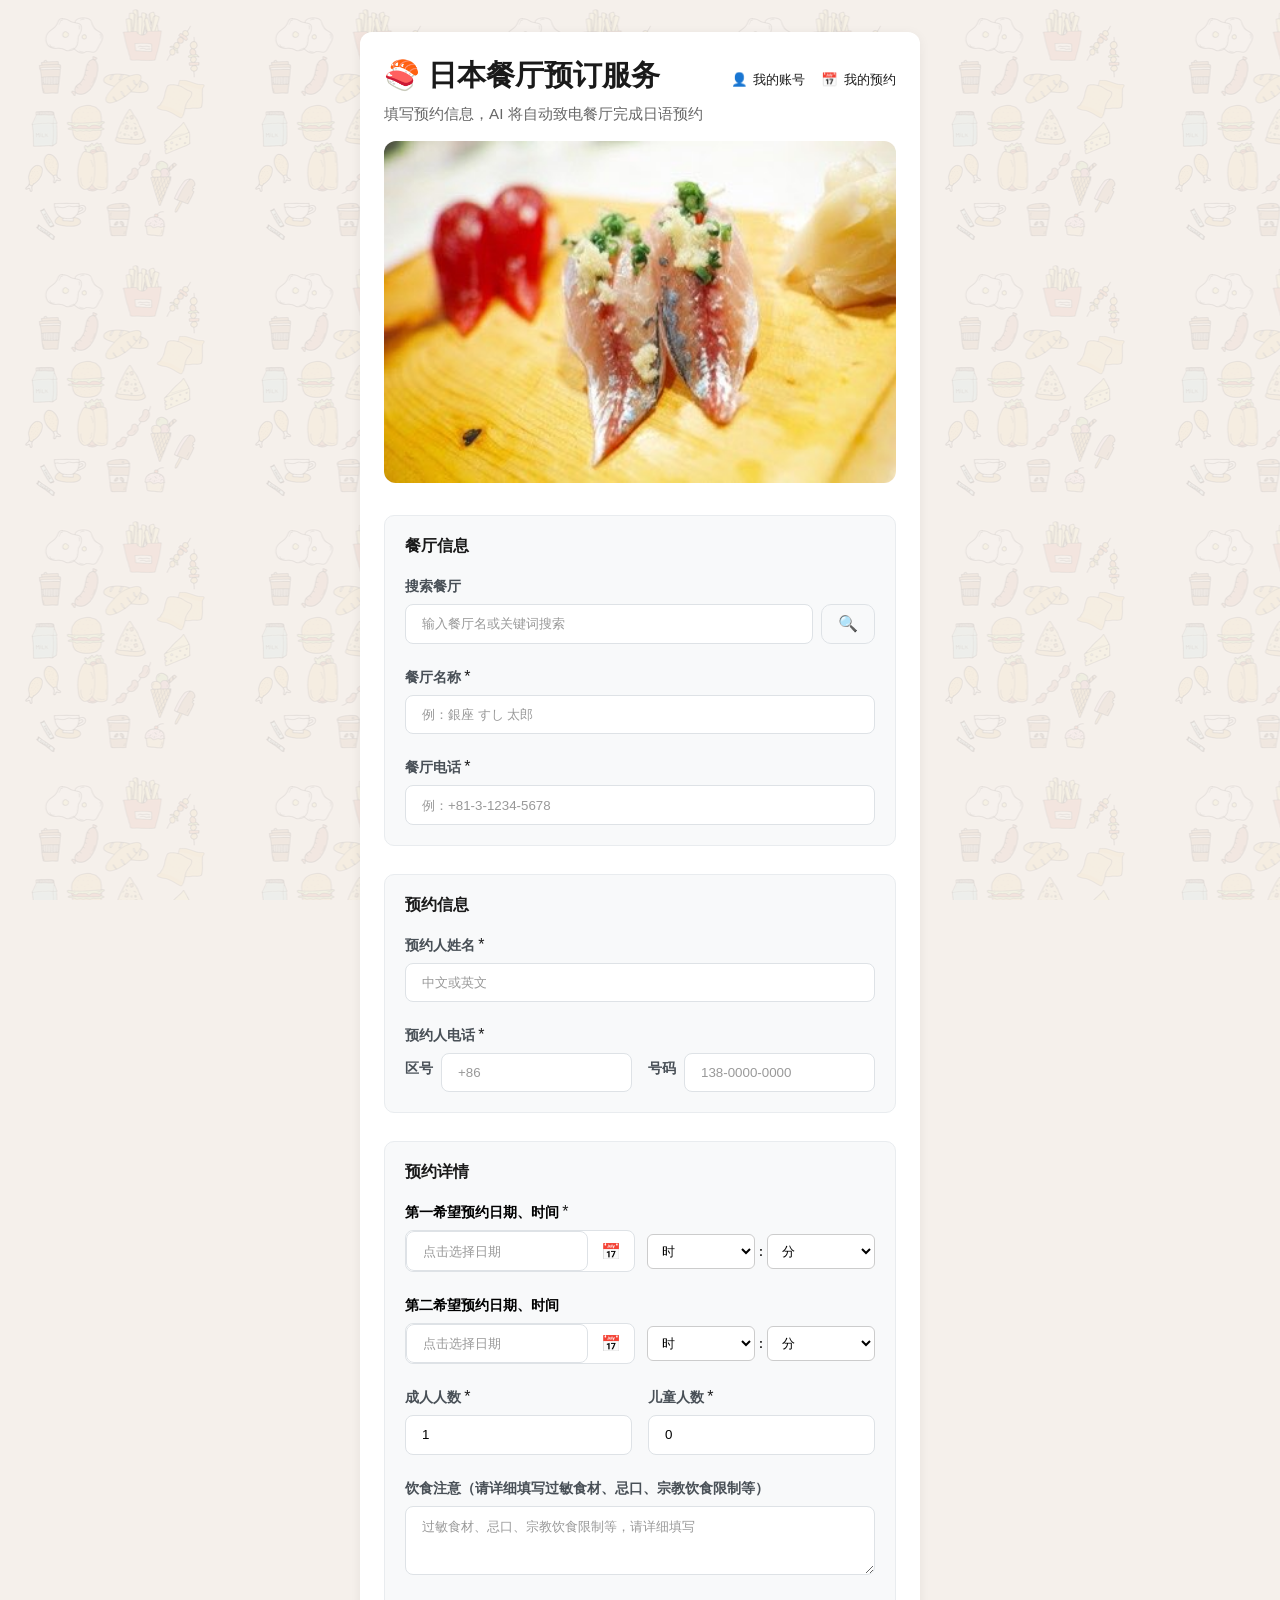
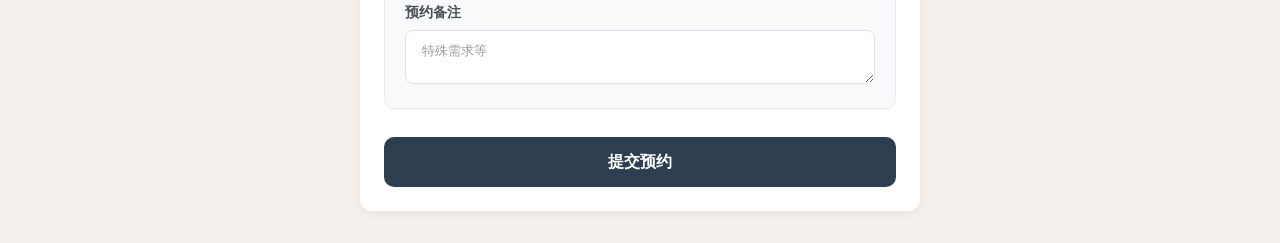
==== static/index.html @ 9c113de3 "refactor: 去掉四图banner，大标题+第一张图组成新顶部模块 Made-with: Cursor" ====
<!DOCTYPE html>
<html lang="zh-CN">
<head>
  <meta charset="UTF-8">
  <meta name="viewport" content="width=device-width, initial-scale=1, viewport-fit=cover">
  <title>日本餐厅预订服务</title>
  <link rel="stylesheet" href="/static/style.css?v=2">
  <link rel="preload" href="/static/images/banner-1.jpg" as="image">
</head>
<body>
  <main class="page-content">
  <div class="container">
    <header class="top-module">
      <div class="form-header-title-row">
        <h1 id="pageTitle">🍣 日本餐厅预订服务</h1>
        <nav class="form-header-nav">
          <a href="#" id="myAccountLink" class="form-header-nav-link" data-href="/my-account" onclick="return window.checkAuthNav(event, this)"><span class="nav-icon" aria-hidden="true">👤</span>我的账号</a>
          <a href="#" id="myReservationsLink" class="form-header-nav-link" data-href="/my-reservations" onclick="return window.checkAuthNav(event, this)"><span class="nav-icon" aria-hidden="true">📅</span>我的预约</a>
        </nav>
      </div>
      <p id="pageSubtitle">填写预约信息，AI 将自动致电餐厅完成日语预约</p>
      <div class="top-module-image">
        <img src="/static/images/banner-1.jpg" alt="寿司" loading="eager" width="400" height="267">
      </div>
    </header>

    <form id="reservationForm" class="form">
      <section>
        <h2 data-i18n="restaurant">餐厅信息</h2>
        <div class="field restaurant-search-field">
          <div class="label-row"><label for="restaurant_search" data-i18n="restaurantSearch">搜索餐厅</label></div>
          <div class="restaurant-search-wrap">
            <input type="text" id="restaurant_search" data-placeholder="restaurantSearchPlaceholder" autocomplete="off">
            <button type="button" class="search-btn" id="restaurantSearchBtn" aria-label="搜索">🔍</button>
          </div>
          <div id="restaurantSearchResults" class="search-results hidden"></div>
        </div>
        <div class="field">
          <div class="label-row"><label for="restaurant_name" data-i18n="restaurantName">餐厅名称</label><span class="required">*</span></div>
          <input type="text" id="restaurant_name" required data-placeholder="exampleRestaurant">
        </div>
        <div class="field">
          <div class="label-row"><label for="restaurant_phone" data-i18n="restaurantPhone">餐厅电话</label><span class="required">*</span></div>
          <input type="tel" id="restaurant_phone" required data-placeholder="examplePhone">
        </div>
      </section>

      <section>
        <h2 data-i18n="reservation">预约信息</h2>
        <div class="field">
          <div class="label-row"><label for="guest_name" data-i18n="guestName">预约人姓名</label><span class="required">*</span></div>
          <input type="text" id="guest_name" required data-placeholder="exampleGuest">
        </div>
        <div class="field">
          <div class="label-row"><label data-i18n="guestPhone">预约人电话</label><span class="required">*</span></div>
          <div class="row phone-row">
            <div class="phone-input-group">
              <label for="guest_phone_prefix" data-i18n="areaCode">区号</label>
              <input type="text" id="guest_phone_prefix" required placeholder="+86" maxlength="6">
            </div>
            <div class="phone-input-group">
              <label for="guest_phone_number" data-i18n="phoneNumber">号码</label>
              <input type="tel" id="guest_phone_number" required placeholder="138-0000-0000">
            </div>
          </div>
        </div>
      </section>

      <section>
        <h2 data-i18n="reservationDetail">预约详情</h2>
        <div class="field field-datetime-row">
          <div class="label-row"><label data-i18n="firstPreference">第一希望预约日期、时间</label><span class="required">*</span></div>
          <div class="datetime-inputs">
            <div class="date-picker-wrap" id="openDatePicker">
              <input type="text" id="reservation_date" required readonly data-placeholder="datePlaceholder">
              <span class="date-icon">📅</span>
            </div>
            <div class="time-input-wrap" id="reservationTimeWrap">
              <select id="reservation_hour" required>
                <option value="">时</option>
              </select>
              <span class="time-sep">:</span>
              <select id="reservation_minute" required>
                <option value="">分</option>
                <option value="00">00</option>
                <option value="10">10</option>
                <option value="20">20</option>
                <option value="30">30</option>
                <option value="40">40</option>
                <option value="50">50</option>
              </select>
            </div>
          </div>
        </div>
        <div class="field field-datetime-row">
          <div class="label-row"><label data-i18n="secondPreference">第二希望预约日期、时间</label></div>
          <div class="datetime-inputs">
            <div class="date-picker-wrap" id="openDatePicker2">
              <input type="text" id="second_date" readonly data-placeholder="datePlaceholder">
              <span class="date-icon">📅</span>
            </div>
            <div class="time-input-wrap">
              <select id="second_hour">
                <option value="">时</option>
              </select>
              <span class="time-sep">:</span>
              <select id="second_minute">
                <option value="">分</option>
                <option value="00">00</option>
                <option value="10">10</option>
                <option value="20">20</option>
                <option value="30">30</option>
                <option value="40">40</option>
                <option value="50">50</option>
              </select>
            </div>
          </div>
        </div>
        <div id="datePickerPopup" class="date-picker-popup hidden">
          <div class="date-picker-header">
            <button type="button" class="date-nav" id="prevMonth">‹</button>
            <span id="datePickerMonth">2025年1月</span>
            <button type="button" class="date-nav" id="nextMonth">›</button>
          </div>
          <div class="date-picker-weekdays">
            <span>一</span><span>二</span><span>三</span><span>四</span><span>五</span><span>六</span><span>日</span>
          </div>
          <div id="datePickerDays" class="date-picker-days"></div>
        </div>
        <div class="row">
          <div class="field">
            <div class="label-row"><label for="adults" data-i18n="adults">成人人数</label><span class="required">*</span></div>
            <input type="number" id="adults" value="1" min="1" max="20" required>
          </div>
          <div class="field">
            <div class="label-row"><label for="children" data-i18n="children">儿童人数</label><span class="required">*</span></div>
            <input type="number" id="children" value="0" min="0" max="20" required>
          </div>
        </div>
        <div class="field">
          <label for="dietary_notes" data-i18n="dietaryNotes">饮食注意（请详细填写过敏食材、忌口、宗教饮食限制等）</label>
          <textarea id="dietary_notes" rows="3" data-placeholder="dietaryPlaceholder"></textarea>
        </div>
        <div class="field">
          <label for="notes" data-i18n="notes">预约备注</label>
          <textarea id="notes" rows="2" data-placeholder="notesPlaceholder"></textarea>
        </div>
      </section>

      <div class="actions">
        <button type="submit" id="submitBtn" data-i18n="submit" onclick="return window.checkAuthSubmit(event)">提交预约</button>
      </div>
    </form>

    <div id="result" class="result hidden">
      <h3 data-i18n="orderTitle">预约单据</h3>
      <div id="orderInfo"></div>
      <p id="statusMsg"></p>
      <button id="checkStatusBtn" class="secondary" data-i18n="refreshStatus">刷新状态</button>
    </div>
  </div>
  </main>

  <!-- 登录/注册弹窗 -->
  <div id="loginModal" class="modal hidden">
    <div class="modal-backdrop"></div>
    <div class="modal-content login-modal-content">
      <h3>手机号登录 / 注册</h3>
      <p class="modal-hint">预约前请先登录，新用户验证手机号即完成注册</p>
      <div class="field">
        <label for="login_phone">手机号（含区号）</label>
        <input type="tel" id="login_phone" placeholder="+86 138 0000 0000" class="login-input">
      </div>
      <div class="field">
        <label for="login_code">验证码</label>
        <div class="code-row">
          <input type="text" id="login_code" placeholder="6位验证码" maxlength="6" class="login-input">
          <button type="button" id="sendCodeBtn" class="code-btn">获取验证码</button>
        </div>
      </div>
      <div class="modal-actions login-modal-actions">
        <button type="button" id="loginSubmitBtn" class="login-submit-btn">登录</button>
        <button type="button" id="loginModalCloseBtn" class="login-close-btn">关闭</button>
      </div>
    </div>
  </div>

  <script src="/static/i18n.js" defer></script>
  <script src="/static/app.js?v=7" defer></script>
</body>
</html>
---- static/style.css ----
* {
  box-sizing: border-box;
}
/* 移动端触摸优化 */
a, button {
  -webkit-tap-highlight-color: transparent;
  touch-action: manipulation;
}
.phone-input-group {
  display: flex;
  align-items: center;
  gap: 0.5rem;
  flex: 1;
  min-width: 0;
}
.phone-input-group label {
  white-space: nowrap;
  font-size: 0.9rem;
  color: #495057;
}
.phone-input-group input {
  flex: 1;
  min-width: 0;
}
.restaurant-search-wrap {
  display: flex;
  gap: 0.5rem;
  align-items: center;
  margin-bottom: 0.5rem;
}
.restaurant-search-wrap input {
  flex: 1;
  padding: 0.6rem 1rem;
  border: 1px solid #dee2e6;
  border-radius: 8px;
  font-size: 10pt;
}
.search-btn {
  width: auto !important;
  padding: 0.6rem 1rem !important;
  flex-shrink: 0;
  background: #f8f9fa !important;
  color: #495057;
  border: 1px solid #dee2e6;
}
.search-btn:hover {
  background: #e9ecef !important;
  transform: none;
  box-shadow: none;
}
.restaurant-search-field {
  position: relative;
}
.search-results {
  position: absolute;
  top: 100%;
  left: 0;
  right: 0;
  margin-top: 4px;
  z-index: 100;
  background: #fff;
  border: 1px solid #dee2e6;
  border-radius: 8px;
  box-shadow: 0 4px 12px rgba(0,0,0,0.1);
  max-height: 240px;
  overflow-y: auto;
  min-width: 280px;
}
.search-results.hidden {
  display: none;
}
.search-result-item {
  padding: 0.6rem 1rem;
  cursor: pointer;
  border-bottom: 1px solid #f0f0f0;
  font-size: 10pt;
}
.search-result-item:last-child {
  border-bottom: none;
}
.search-result-item:hover {
  background: #e6f7ff;
}
.search-result-item .name {
  font-weight: 600;
  color: #1a1a1a;
}
.search-result-item .phone {
  color: #1890ff;
  font-size: 0.9rem;
  margin-top: 0.2rem;
}
.search-result-item .address {
  color: #666;
  font-size: 0.85rem;
  margin-top: 0.1rem;
}
.datetime-inputs .time-input-wrap {
  flex: 1;
  min-width: 120px;
  display: flex;
  align-items: center;
  gap: 0.25rem;
}
.time-input-wrap {
  font-size: 10pt;
}
.time-input-wrap select {
  flex: 1;
  min-width: 60px;
  padding: 0.5rem 0.6rem;
  border: 1px solid #ccc;
  border-radius: 6px;
  font-size: 10pt;
  color: #000;
  cursor: pointer;
  background: #fff;
}
.time-input-wrap select option[value=""] {
  color: #999;
}
.time-sep {
  font-size: 10pt;
  font-weight: 600;
  color: #333;
}
.checkbox-field {
  margin-top: 1rem;
}
.checkbox-row, .radio-label {
  display: flex;
  align-items: center;
  gap: 0.5rem;
}
.radio-label {
  margin-right: 1.5rem;
  cursor: pointer;
}
.field-datetime-row .label-row {
  margin-bottom: 0.5rem;
}
.field-datetime-row .label-row label {
  color: #000;
  font-weight: bold;
}
.datetime-inputs {
  display: flex;
  gap: 0.75rem;
  align-items: center;
  flex-wrap: wrap;
}
.date-picker-wrap {
  position: relative;
  display: flex;
  align-items: center;
  flex: 1;
  min-width: 140px;
  border: 1px solid #dee2e6;
  border-radius: 8px;
  background: #fff;
  cursor: pointer;
  overflow: hidden;
}
.date-picker-wrap input {
  flex: 1;
  border: none;
  padding: 0.7rem 1rem;
  cursor: pointer;
  min-width: 0;
  font-size: 10pt;
  color: #000;
}
.date-picker-wrap input::placeholder {
  font-size: 10pt;
  color: #999;
}
.date-icon {
  padding: 0 0.8rem;
  font-size: 1rem;
  color: #6c757d;
}
.date-picker-popup {
  position: fixed;
  z-index: 100;
  margin-top: 0.3rem;
  background: #fff;
  border: 1px solid #dee2e6;
  border-radius: 10px;
  padding: 1rem;
  box-shadow: 0 8px 24px rgba(0,0,0,0.12);
  min-width: 280px;
}
.field-datetime-row {
  position: relative;
}
.date-picker-popup.hidden {
  display: none;
}
.date-picker-header {
  display: flex;
  align-items: center;
  justify-content: space-between;
  margin-bottom: 0.8rem;
}
.date-nav {
  background: none;
  border: none;
  font-size: 1.5rem;
  cursor: pointer;
  padding: 0.2rem 0.5rem;
  color: #495057;
}
.date-nav:hover {
  color: #1890ff;
}
.date-picker-weekdays {
  display: grid;
  grid-template-columns: repeat(7, 1fr);
  gap: 2px;
  margin-bottom: 0.5rem;
  font-size: 0.8rem;
  color: #6c757d;
  text-align: center;
}
.date-picker-days {
  display: grid;
  grid-template-columns: repeat(7, 1fr);
  gap: 2px;
}
.date-picker-days .day {
  aspect-ratio: 1;
  display: flex;
  align-items: center;
  justify-content: center;
  font-size: 0.9rem;
  border-radius: 6px;
  cursor: pointer;
}
.date-picker-days .day:hover:not(.disabled):not(.other-month) {
  background: #e6f7ff;
}
.date-picker-days .day.selected {
  background: #1890ff;
  color: #fff;
}
.date-picker-days .day.today {
  border: 1px solid #1890ff;
}
.date-picker-days .day.disabled, .date-picker-days .day.other-month {
  color: #ccc;
  cursor: not-allowed;
}
.date-picker-days .day.other-month.disabled {
  color: #eee;
}
.page-content {
  position: relative;
  min-height: calc(100vh - 2rem);
}
.page-content::before {
  content: "";
  position: fixed;
  top: 0;
  left: 0;
  right: 0;
  bottom: 0;
  background: url("/static/images/bg-pattern.png") repeat;
  opacity: 0.1;
  pointer-events: none;
  z-index: -1;
}
.top-module {
  margin-bottom: 2rem;
}
.top-module-image {
  width: 100%;
  margin-top: 1rem;
  border-radius: 12px;
  overflow: hidden;
  aspect-ratio: 400 / 267;
}
.top-module-image img {
  width: 100%;
  height: 100%;
  object-fit: cover;
  display: block;
}
body {
  font-family: -apple-system, BlinkMacSystemFont, "Segoe UI", Roboto, "Helvetica Neue", Arial, sans-serif;
  background-color: #f5f0eb;
  color: #333;
  min-height: 100vh;
  margin: 0;
  padding: 2rem;
  -webkit-text-size-adjust: 100%;
}
.container {
  max-width: 560px;
  margin: 0 auto;
  background: #fff;
  border-radius: 12px;
  padding: 1.5rem;
  box-shadow: 0 2px 12px rgba(0, 0, 0, 0.06);
}
.form-header-title-row {
  display: flex;
  align-items: center;
  justify-content: space-between;
  gap: 1rem;
  flex-wrap: wrap;
}
.form-header h1,
.top-module h1 {
  font-size: 1.8rem;
  margin: 0 0 0.5rem;
  color: #1a1a1a;
}
.form-header-nav {
  display: flex;
  align-items: center;
  gap: 1rem;
  flex-shrink: 0;
}
.form-header-nav-link {
  display: inline-flex;
  align-items: center;
  gap: 0.35rem;
  color: #1a1a1a;
  font-size: 10pt;
  text-decoration: none;
}
.form-header-nav-link .nav-icon {
  font-size: 1em;
  line-height: 1;
}
.form-header-nav-link:hover {
  color: #1a1a1a;
  text-decoration: none;
}
.form-header p,
.top-module p {
  color: #666;
  font-size: 0.95rem;
  margin: 0;
}
.form-header-link {
  color: #1890ff;
  text-decoration: none;
  margin-left: 0.5rem;
}
.form-header-link:hover {
  text-decoration: underline;
}
.form section {
  background: #f8f9fa;
  border-radius: 10px;
  padding: 1.25rem;
  margin-bottom: 1.75rem;
  border: 1px solid #e9ecef;
}
.form h2 {
  font-size: 1rem;
  color: #1a1a1a;
  margin: 0 0 1.25rem;
  font-weight: 600;
}
.field {
  margin-bottom: 1.5rem;
}
.field:last-child {
  margin-bottom: 0;
}
.field label {
  display: block;
  font-size: 0.9rem;
  margin-bottom: 0.5rem;
  color: #495057;
  font-weight: bold;
}
.label-row {
  display: flex;
  align-items: baseline;
  gap: 0.2rem;
  margin-bottom: 0.5rem;
}
.label-row label {
  margin-bottom: 0;
  display: inline;
  font-weight: bold;
}
.label-row-inline {
  flex-wrap: wrap;
  align-items: center;
  gap: 0.5rem;
}
.label-row-inline {
  display: flex;
  flex-wrap: wrap;
  align-items: center;
  gap: 0.5rem 1rem;
}
.label-row-inline .checkbox-row {
  margin-top: 0;
  display: inline-flex;
  align-items: center;
  gap: 1rem;
}
.label-row-inline .radio-label {
  display: inline-flex;
  align-items: center;
  margin-right: 0;
}
.field-sublabel {
  font-size: 0.85rem;
  color: #6c757d;
}
.required { color: #1a1a1a; }
.field input,
.field textarea {
  width: 100%;
  padding: 0.7rem 1rem;
  border: 1px solid #dee2e6;
  border-radius: 8px;
  background: #fff;
  color: #000;
  font-size: 16px !important; /* 防止 iOS 聚焦时自动缩放 */
}
@media (min-width: 480px) {
  .field input, .field textarea { font-size: 10pt !important; }
}
.field input[type="number"] {
  font-size: 10pt !important;
}
.field input::placeholder,
.field textarea::placeholder {
  font-size: 10pt;
  color: #999;
}
.field small {
  display: block;
  margin-top: 0.3rem;
  font-size: 0.8rem;
  color: #6c757d;
}
.row {
  display: grid;
  grid-template-columns: 1fr 1fr;
  gap: 1rem;
}
.row.phone-row {
  display: flex;
  gap: 1rem;
  align-items: center;
  flex-wrap: wrap;
}
.actions {
  margin-top: 1.5rem;
}
button {
  width: 100%;
  padding: 0.9rem 1.5rem;
  font-size: 1rem;
  font-weight: 600;
  border: none;
  border-radius: 10px;
  cursor: pointer;
  background: #2c3e50;
  color: #fff;
  transition: transform 0.15s, box-shadow 0.15s;
}
button:hover {
  transform: translateY(-1px);
  box-shadow: 0 4px 20px rgba(44,62,80,0.3);
}
button:disabled {
  opacity: 0.6;
  cursor: not-allowed;
  transform: none;
}
button.secondary {
  background: #6c757d;
  margin-top: 0.8rem;
}
.result {
  background: #f8f9fa;
  border-radius: 10px;
  padding: 1.5rem;
  margin-top: 1.5rem;
  border: 1px solid #e9ecef;
}
.result.hidden {
  display: none;
}
.result h3 {
  margin: 0 0 1rem;
  font-size: 1.1rem;
  color: #1a1a1a;
}
#orderInfo {
  font-family: monospace;
  font-size: 0.9rem;
  background: #fff;
  padding: 1rem;
  border-radius: 8px;
  white-space: pre-wrap;
  margin-bottom: 1rem;
  border: 1px solid #dee2e6;
  color: #333;
}
#statusMsg {
  color: #495057;
  font-size: 0.95rem;
}
.status-reserving { color: #856404; }
.status-success { color: #155724; }
.status-failed { color: #721c24; }

/* 顶部导航 */
.top-nav {
  display: flex;
  align-items: center;
  justify-content: flex-end;
  padding: 0.75rem 1.5rem;
  background: #fff;
  border-bottom: 1px solid #e9ecef;
  margin: -2rem -2rem 1.5rem -2rem;
}
.nav-right {
  display: flex;
  align-items: center;
  gap: 1rem;
}
.user-info {
  font-size: 0.9rem;
  color: #495057;
}
.nav-link {
  color: #1890ff;
  text-decoration: none;
  font-size: 0.9rem;
}
.nav-link:hover {
  text-decoration: underline;
}
.nav-btn {
  width: auto !important;
  padding: 0.5rem 1rem !important;
  font-size: 0.9rem !important;
}
.hidden { display: none !important; }

/* 登录弹窗 */
.modal {
  position: fixed;
  inset: 0;
  z-index: 1000;
  display: flex;
  align-items: center;
  justify-content: center;
  padding: 1rem;
}
.modal.hidden {
  display: none !important;
}
.modal-backdrop {
  position: absolute;
  inset: 0;
  background: rgba(0,0,0,0.4);
  z-index: 0;
}
.modal-content {
  position: relative;
  z-index: 1;
  background: #fff;
  border-radius: 12px;
  padding: 1.5rem;
  max-width: 400px;
  width: 100%;
  box-shadow: 0 8px 32px rgba(0,0,0,0.2);
}
.modal-content h3 {
  margin: 0 0 0.5rem;
  font-size: 1.25rem;
}
.modal-hint {
  color: #666;
  font-size: 0.9rem;
  margin-bottom: 1.25rem;
}
.modal-content.login-modal-content {
  position: relative;
}
.login-modal-actions {
  display: flex;
  gap: 0.75rem;
  margin-top: 1.25rem;
}
.login-close-btn {
  flex: 1;
  padding: 0.6rem 1rem;
  background: #fff;
  color: #1a1a1a;
  border: 1px solid #adb5bd;
  border-radius: 8px;
  font-size: 10pt;
  cursor: pointer;
}
.login-close-btn:hover {
  background: #f8f9fa;
  border-color: #6c757d;
}
.login-submit-btn {
  flex: 2;
  padding: 0.6rem 1rem;
  min-height: 2.75rem;
  background: #1a1a1a;
  color: #fff;
  border: none;
  border-radius: 8px;
  font-size: 10pt;
  cursor: pointer;
  -webkit-tap-highlight-color: transparent;
}
.login-submit-btn:hover {
  background: #333;
}
.login-input {
  padding: 0.7rem 1rem !important;
  min-height: 2.75rem;
  font-size: 16px !important; /* 防止 iOS 聚焦时自动缩放 */
  box-sizing: border-box;
}
@media (min-width: 480px) {
  .login-input { font-size: 10pt !important; }
}
.code-row {
  display: flex;
  align-items: stretch;
  gap: 0.5rem;
}
.code-row input {
  flex: 2;
  min-height: 2.75rem;
}
.code-row .code-btn {
  flex: 1;
  padding: 0.7rem 1rem;
  min-height: 2.75rem;
  box-sizing: border-box;
  white-space: nowrap;
  background: #6c757d;
  color: #fff;
  border: none;
  border-radius: 8px;
  font-size: 10pt;
  cursor: pointer;
}
.code-row .code-btn:hover:not(:disabled) {
  background: #5a6268;
}
.code-row .code-btn:disabled {
  opacity: 0.6;
  cursor: not-allowed;
}
.modal-actions {
  display: flex;
  gap: 0.75rem;
  margin-top: 1.25rem;
}
.modal-actions button {
  flex: 1;
}

/* ========== 移动端适配 (iOS / Android) ========== */
@media (max-width: 640px) {
  body {
    padding: 1rem;
    padding-left: max(1rem, env(safe-area-inset-left, 0px));
    padding-right: max(1rem, env(safe-area-inset-right, 0px));
    padding-bottom: max(1rem, env(safe-area-inset-bottom, 0px));
  }
  .container {
    padding: 1rem;
  }
  .form-header h1,
  .top-module h1 {
    font-size: 1.4rem;
  }
  .form-header-title-row {
    flex-direction: column;
    align-items: flex-start;
    gap: 0.75rem;
  }
  .form-header-nav {
    width: 100%;
  }
  .row {
    grid-template-columns: 1fr;
  }
  .datetime-inputs {
    flex-direction: column;
  }
  .datetime-inputs .time-input-wrap {
    min-width: 100%;
  }
  .top-nav {
    margin-left: -1rem;
    margin-right: -1rem;
    padding-left: max(1rem, env(safe-area-inset-left, 0px));
    padding-right: max(1rem, env(safe-area-inset-right, 0px));
  }
  .modal {
    padding: 1rem;
    padding-left: max(1rem, env(safe-area-inset-left, 0px));
    padding-right: max(1rem, env(safe-area-inset-right, 0px));
  }
  .modal-content {
    max-width: 100%;
  }
  button {
    min-height: 44px;
  }
  .form-header-nav-link,
  .nav-link {
    min-height: 44px;
    padding: 0.5rem 0;
    display: inline-flex;
    align-items: center;
  }
}
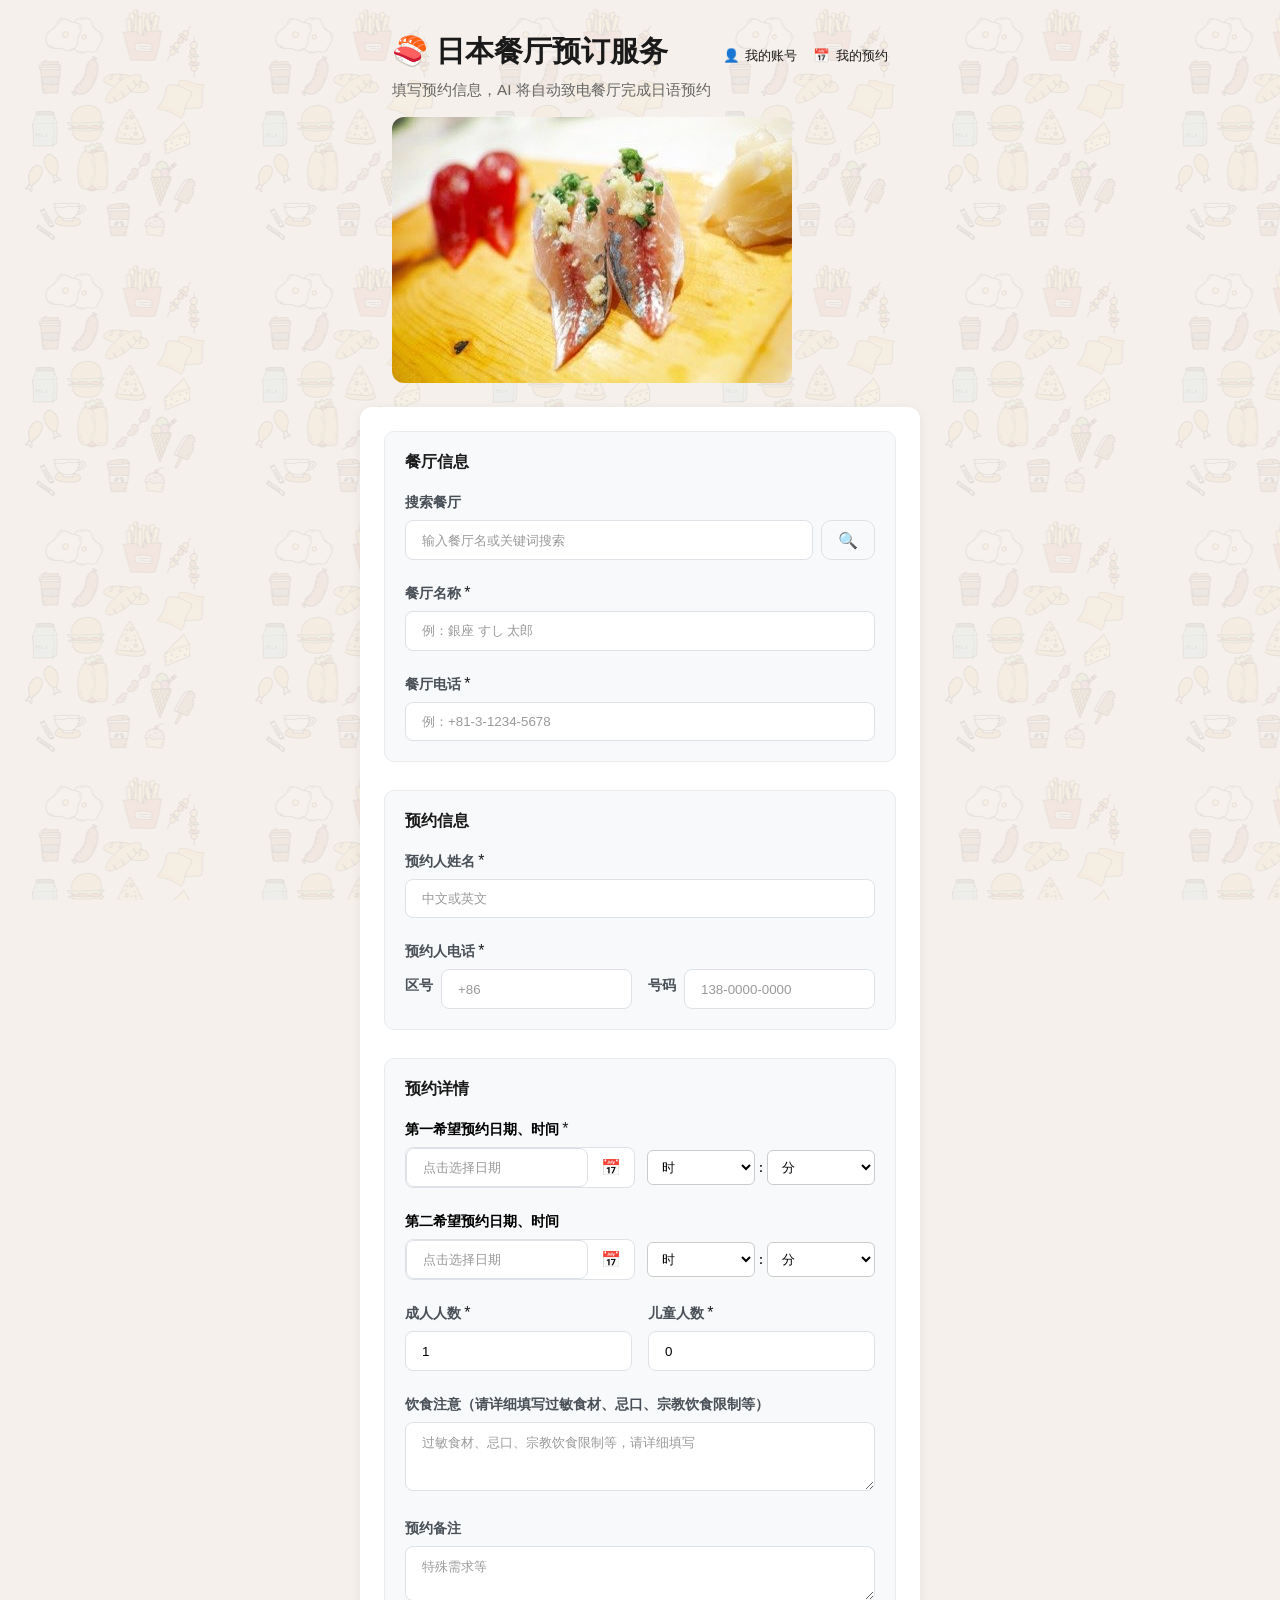
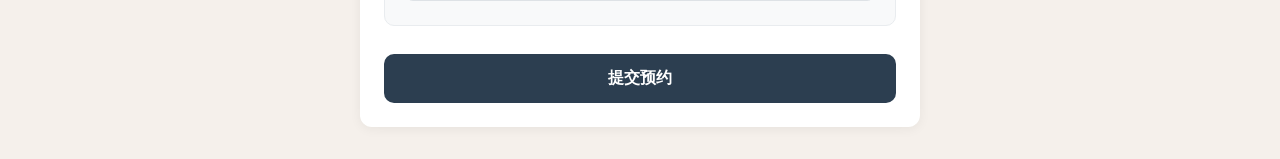
==== commit c1d460a2: "refactor: 顶部与预约表单分两模块，图片按原尺寸显示不拉伸 Made-with: Cursor" ====
--- a/static/index.html
+++ b/static/index.html
@@ -4,13 +4,13 @@
   <meta charset="UTF-8">
   <meta name="viewport" content="width=device-width, initial-scale=1, viewport-fit=cover">
   <title>日本餐厅预订服务</title>
-  <link rel="stylesheet" href="/static/style.css?v=2">
+  <link rel="stylesheet" href="/static/style.css?v=3">
   <link rel="preload" href="/static/images/banner-1.jpg" as="image">
 </head>
 <body>
   <main class="page-content">
-  <div class="container">
-    <header class="top-module">
+  <header class="top-module">
+    <div class="top-module-inner">
       <div class="form-header-title-row">
         <h1 id="pageTitle">🍣 日本餐厅预订服务</h1>
         <nav class="form-header-nav">
@@ -22,8 +22,10 @@
       <div class="top-module-image">
         <img src="/static/images/banner-1.jpg" alt="寿司" loading="eager" width="400" height="267">
       </div>
-    </header>
+    </div>
+  </header>
 
+  <div class="container">
     <form id="reservationForm" class="form">
       <section>
         <h2 data-i18n="restaurant">餐厅信息</h2>
--- a/static/style.css
+++ b/static/style.css
@@ -270,20 +270,25 @@
   z-index: -1;
 }
 .top-module {
-  margin-bottom: 2rem;
+  margin-bottom: 1.5rem;
+}
+.top-module-inner {
+  max-width: 560px;
+  margin: 0 auto;
+  padding: 0 2rem;
 }
 .top-module-image {
-  width: 100%;
   margin-top: 1rem;
   border-radius: 12px;
   overflow: hidden;
-  aspect-ratio: 400 / 267;
+  width: 100%;
+  max-width: 400px;
 }
 .top-module-image img {
   width: 100%;
-  height: 100%;
-  object-fit: cover;
+  height: auto;
   display: block;
+  vertical-align: top;
 }
 body {
   font-family: -apple-system, BlinkMacSystemFont, "Segoe UI", Roboto, "Helvetica Neue", Arial, sans-serif;
@@ -679,6 +684,9 @@
     padding-right: max(1rem, env(safe-area-inset-right, 0px));
     padding-bottom: max(1rem, env(safe-area-inset-bottom, 0px));
   }
+  .top-module-inner {
+    padding: 0 1rem;
+  }
   .container {
     padding: 1rem;
   }
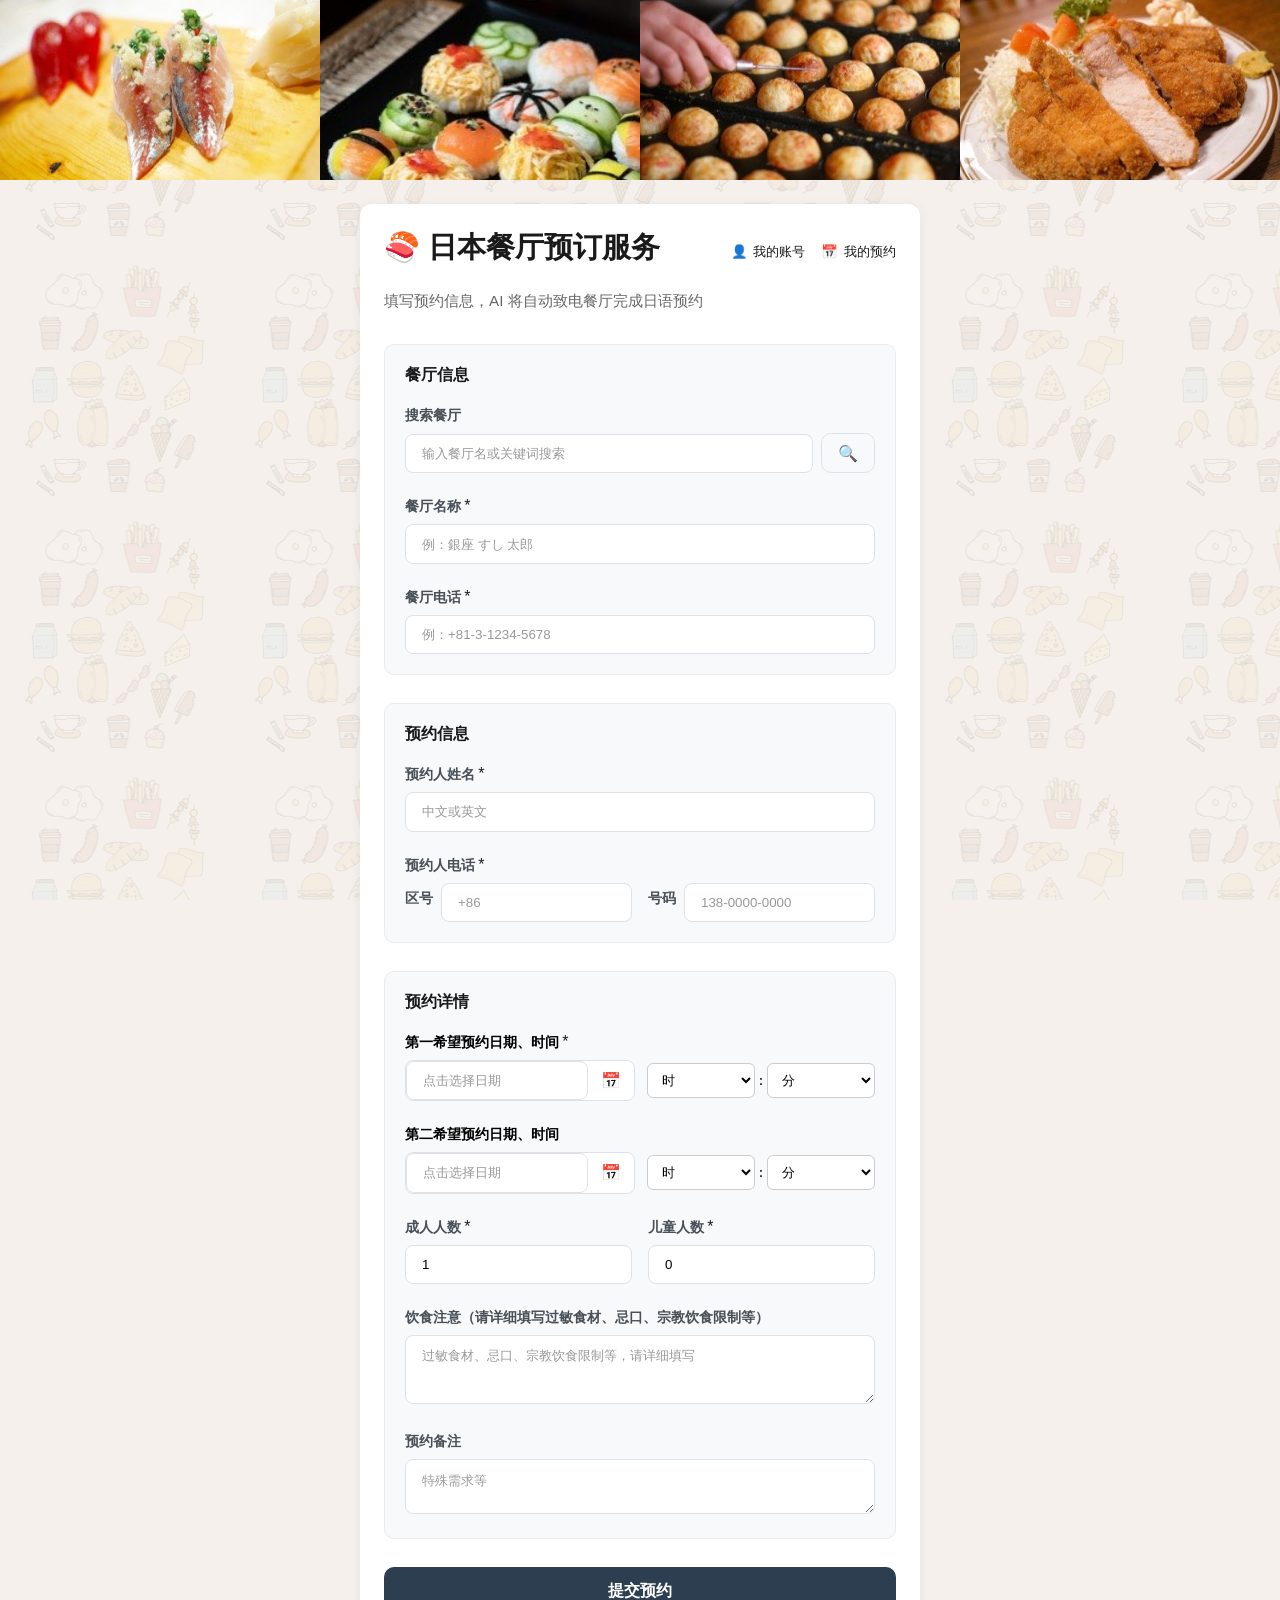
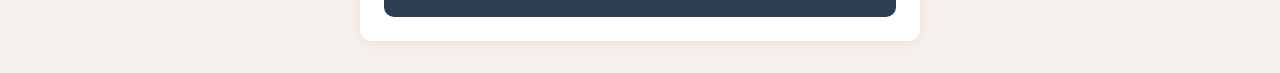
==== commit 9b8ac2ba: "revert: 还原四图banner顶部布局 Made-with: Cursor" ====
--- a/static/index.html
+++ b/static/index.html
@@ -4,13 +4,23 @@
   <meta charset="UTF-8">
   <meta name="viewport" content="width=device-width, initial-scale=1, viewport-fit=cover">
   <title>日本餐厅预订服务</title>
-  <link rel="stylesheet" href="/static/style.css?v=3">
+  <link rel="stylesheet" href="/static/style.css">
   <link rel="preload" href="/static/images/banner-1.jpg" as="image">
 </head>
 <body>
+  <header class="page-header">
+    <div class="banner">
+      <div class="banner-track">
+        <div class="banner-slide"><img src="/static/images/banner-1.jpg" alt="寿司" loading="eager" width="400" height="267"></div>
+        <div class="banner-slide"><img src="/static/images/banner-2.jpg" alt="寿司拼盘" loading="lazy" width="266" height="400"></div>
+        <div class="banner-slide"><img src="/static/images/banner-3.jpg" alt="章鱼烧" loading="lazy" width="400" height="267"></div>
+        <div class="banner-slide"><img src="/static/images/banner-4.jpg" alt="炸猪排" loading="lazy" width="400" height="267"></div>
+      </div>
+    </div>
+  </header>
   <main class="page-content">
-  <header class="top-module">
-    <div class="top-module-inner">
+  <div class="container">
+    <header class="form-header">
       <div class="form-header-title-row">
         <h1 id="pageTitle">🍣 日本餐厅预订服务</h1>
         <nav class="form-header-nav">
@@ -19,13 +29,8 @@
         </nav>
       </div>
       <p id="pageSubtitle">填写预约信息，AI 将自动致电餐厅完成日语预约</p>
-      <div class="top-module-image">
-        <img src="/static/images/banner-1.jpg" alt="寿司" loading="eager" width="400" height="267">
-      </div>
-    </div>
-  </header>
+    </header>
 
-  <div class="container">
     <form id="reservationForm" class="form">
       <section>
         <h2 data-i18n="restaurant">餐厅信息</h2>
--- a/static/style.css
+++ b/static/style.css
@@ -5,6 +5,11 @@
 a, button {
   -webkit-tap-highlight-color: transparent;
   touch-action: manipulation;
+}
+.page-header {
+  margin: -2rem -2rem 0 -2rem;
+  margin-bottom: 1.5rem;
+  background: #f5f0eb;
 }
 .phone-input-group {
   display: flex;
@@ -269,26 +274,39 @@
   pointer-events: none;
   z-index: -1;
 }
-.top-module {
-  margin-bottom: 1.5rem;
-}
-.top-module-inner {
-  max-width: 560px;
-  margin: 0 auto;
-  padding: 0 2rem;
-}
-.top-module-image {
-  margin-top: 1rem;
-  border-radius: 12px;
+.banner {
+  width: 100%;
   overflow: hidden;
+  touch-action: pan-x;
+}
+.banner-track {
+  display: flex;
   width: 100%;
-  max-width: 400px;
-}
-.top-module-image img {
+  overflow-x: auto;
+  overflow-y: hidden;
+  scroll-snap-type: x mandatory;
+  scroll-behavior: smooth;
+  -webkit-overflow-scrolling: touch;
+  scrollbar-width: none;
+  gap: 0;
+}
+.banner-track::-webkit-scrollbar {
+  display: none;
+}
+.banner-slide {
+  flex: 0 0 25%;
+  width: 25%;
+  min-width: 25%;
+  scroll-snap-align: start;
+  scroll-snap-stop: always;
+  aspect-ratio: 16 / 9;
+  overflow: hidden;
+}
+.banner-slide img {
   width: 100%;
-  height: auto;
+  height: 100%;
+  object-fit: cover;
   display: block;
-  vertical-align: top;
 }
 body {
   font-family: -apple-system, BlinkMacSystemFont, "Segoe UI", Roboto, "Helvetica Neue", Arial, sans-serif;
@@ -307,6 +325,9 @@
   padding: 1.5rem;
   box-shadow: 0 2px 12px rgba(0, 0, 0, 0.06);
 }
+.form-header {
+  margin-bottom: 2rem;
+}
 .form-header-title-row {
   display: flex;
   align-items: center;
@@ -314,8 +335,7 @@
   gap: 1rem;
   flex-wrap: wrap;
 }
-.form-header h1,
-.top-module h1 {
+.form-header h1 {
   font-size: 1.8rem;
   margin: 0 0 0.5rem;
   color: #1a1a1a;
@@ -342,11 +362,9 @@
   color: #1a1a1a;
   text-decoration: none;
 }
-.form-header p,
-.top-module p {
+.form-header p {
   color: #666;
   font-size: 0.95rem;
-  margin: 0;
 }
 .form-header-link {
   color: #1890ff;
@@ -684,14 +702,14 @@
     padding-right: max(1rem, env(safe-area-inset-right, 0px));
     padding-bottom: max(1rem, env(safe-area-inset-bottom, 0px));
   }
-  .top-module-inner {
-    padding: 0 1rem;
+  .page-header {
+    margin-left: -1rem;
+    margin-right: -1rem;
   }
   .container {
     padding: 1rem;
   }
-  .form-header h1,
-  .top-module h1 {
+  .form-header h1 {
     font-size: 1.4rem;
   }
   .form-header-title-row {
@@ -735,4 +753,9 @@
     display: inline-flex;
     align-items: center;
   }
-}
+  .banner-slide {
+    flex: 0 0 80%;
+    width: 80%;
+    min-width: 80%;
+  }
+}
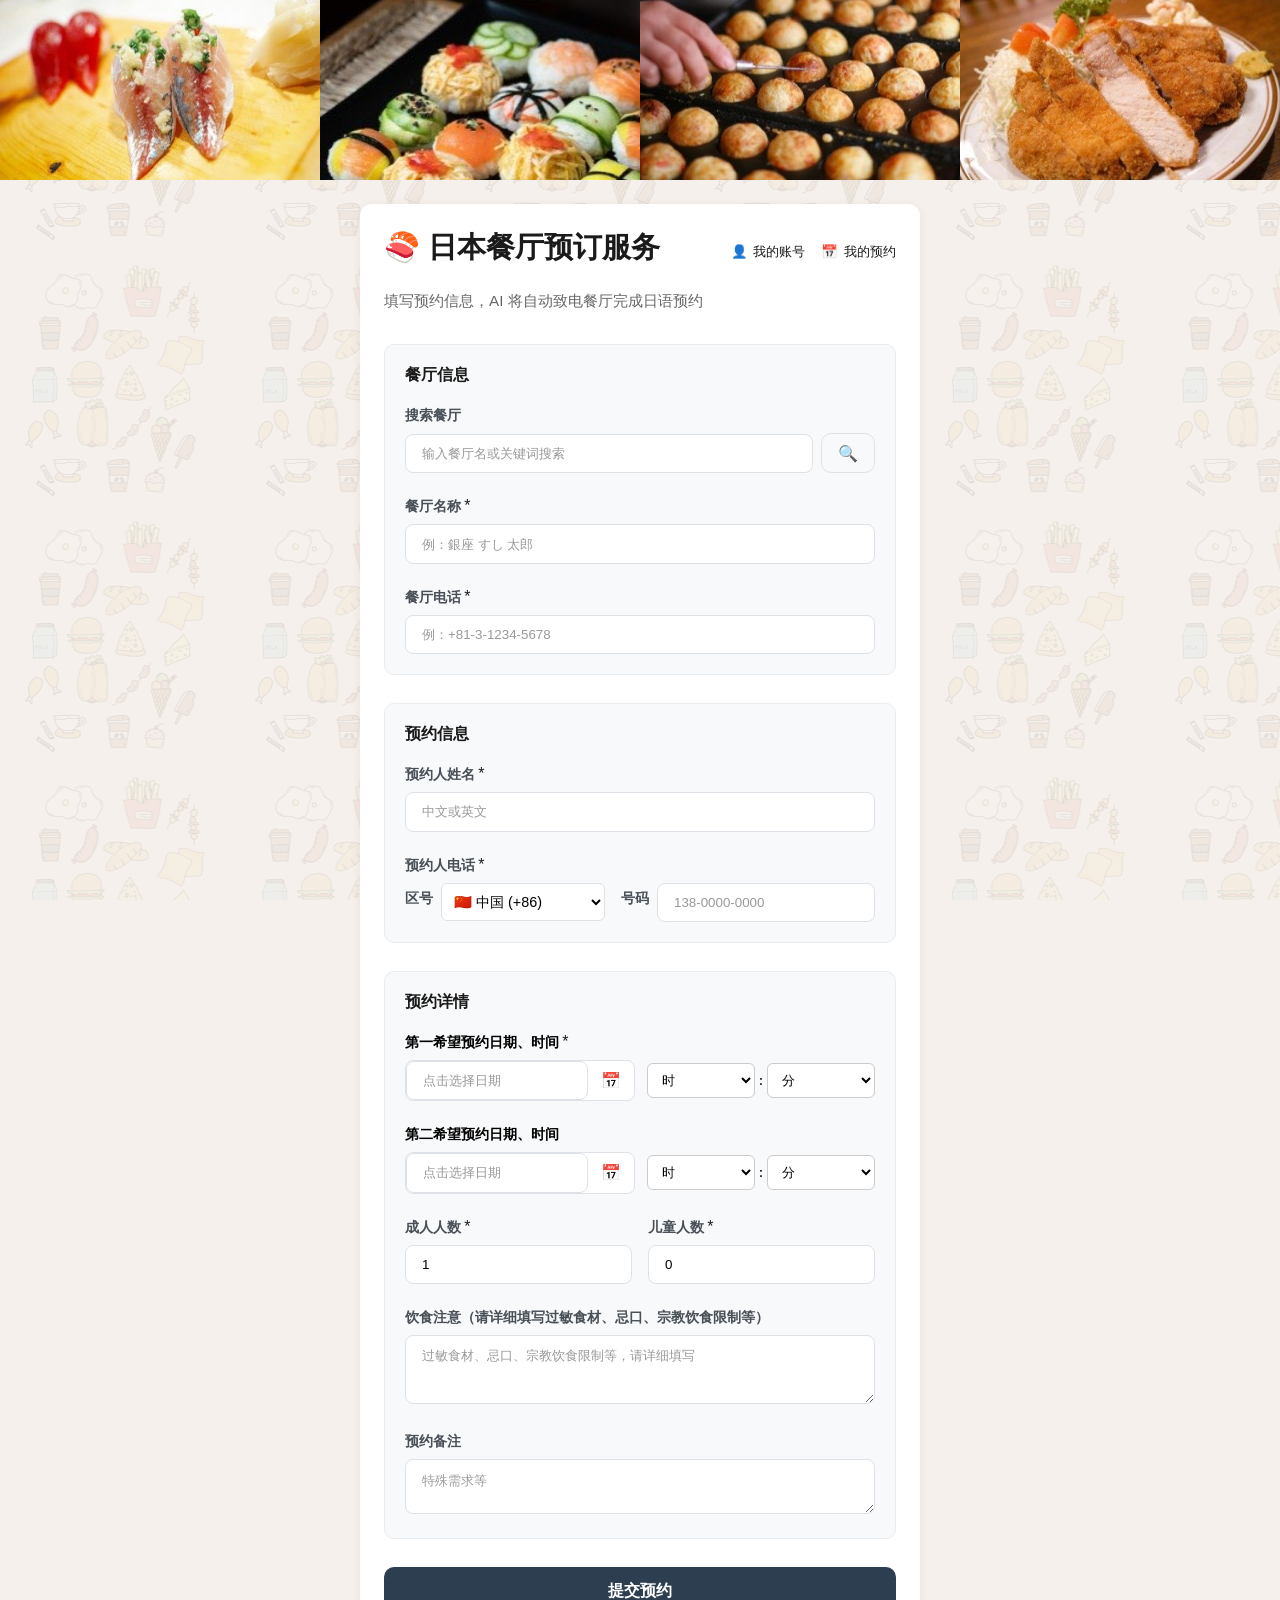
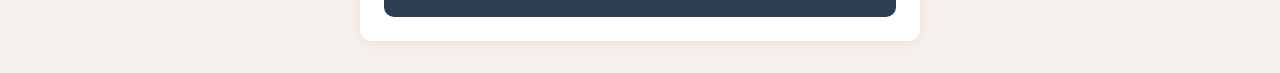
==== commit 6f84e90e: "feat(ui): 预约人区号改为下拉选择器，默认中国+86 - 区号输入框替换为 select 下拉，包含 29 个常用国家/地区 - 默认选中中国 +86，日本 +81 排第二方便选择 - 每个选" ====
--- a/static/index.html
+++ b/static/index.html
@@ -24,7 +24,7 @@
       <div class="form-header-title-row">
         <h1 id="pageTitle">🍣 日本餐厅预订服务</h1>
         <nav class="form-header-nav">
-          <a href="#" id="myAccountLink" class="form-header-nav-link" data-href="/my-account" onclick="return window.checkAuthNav(event, this)"><span class="nav-icon" aria-hidden="true">👤</span>我的账号</a>
+          <a href="#" id="myAccountLink" class="form-header-nav-link" data-href="/my-account" onclick="return window.checkAuthNav(event, this)"><span class="nav-icon" aria-hidden="true">👤</span><span id="navNickname">我的账号</span></a>
           <a href="#" id="myReservationsLink" class="form-header-nav-link" data-href="/my-reservations" onclick="return window.checkAuthNav(event, this)"><span class="nav-icon" aria-hidden="true">📅</span>我的预约</a>
         </nav>
       </div>
@@ -61,11 +61,11 @@
         <div class="field">
           <div class="label-row"><label data-i18n="guestPhone">预约人电话</label><span class="required">*</span></div>
           <div class="row phone-row">
-            <div class="phone-input-group">
+            <div class="phone-input-group phone-prefix-group">
               <label for="guest_phone_prefix" data-i18n="areaCode">区号</label>
-              <input type="text" id="guest_phone_prefix" required placeholder="+86" maxlength="6">
+              <select id="guest_phone_prefix" required></select>
             </div>
-            <div class="phone-input-group">
+            <div class="phone-input-group phone-number-group">
               <label for="guest_phone_number" data-i18n="phoneNumber">号码</label>
               <input type="tel" id="guest_phone_number" required placeholder="138-0000-0000">
             </div>
--- a/static/style.css
+++ b/static/style.css
@@ -17,6 +17,21 @@
   gap: 0.5rem;
   flex: 1;
   min-width: 0;
+}
+.phone-prefix-group {
+  flex: 0 0 auto;
+}
+.phone-prefix-group select {
+  min-width: 140px;
+  max-width: 180px;
+  padding: 0.55rem 0.5rem;
+  border: 1px solid #dee2e6;
+  border-radius: 6px;
+  font-size: 0.9rem;
+  background: #fff;
+}
+.phone-number-group {
+  flex: 1;
 }
 .phone-input-group label {
   white-space: nowrap;
@@ -542,11 +557,18 @@
 .top-nav {
   display: flex;
   align-items: center;
-  justify-content: flex-end;
+  justify-content: space-between;
   padding: 0.75rem 1.5rem;
   background: #fff;
   border-bottom: 1px solid #e9ecef;
   margin: -2rem -2rem 1.5rem -2rem;
+}
+.nav-left {
+  display: flex;
+  align-items: center;
+}
+.back-link {
+  font-weight: 500;
 }
 .nav-right {
   display: flex;
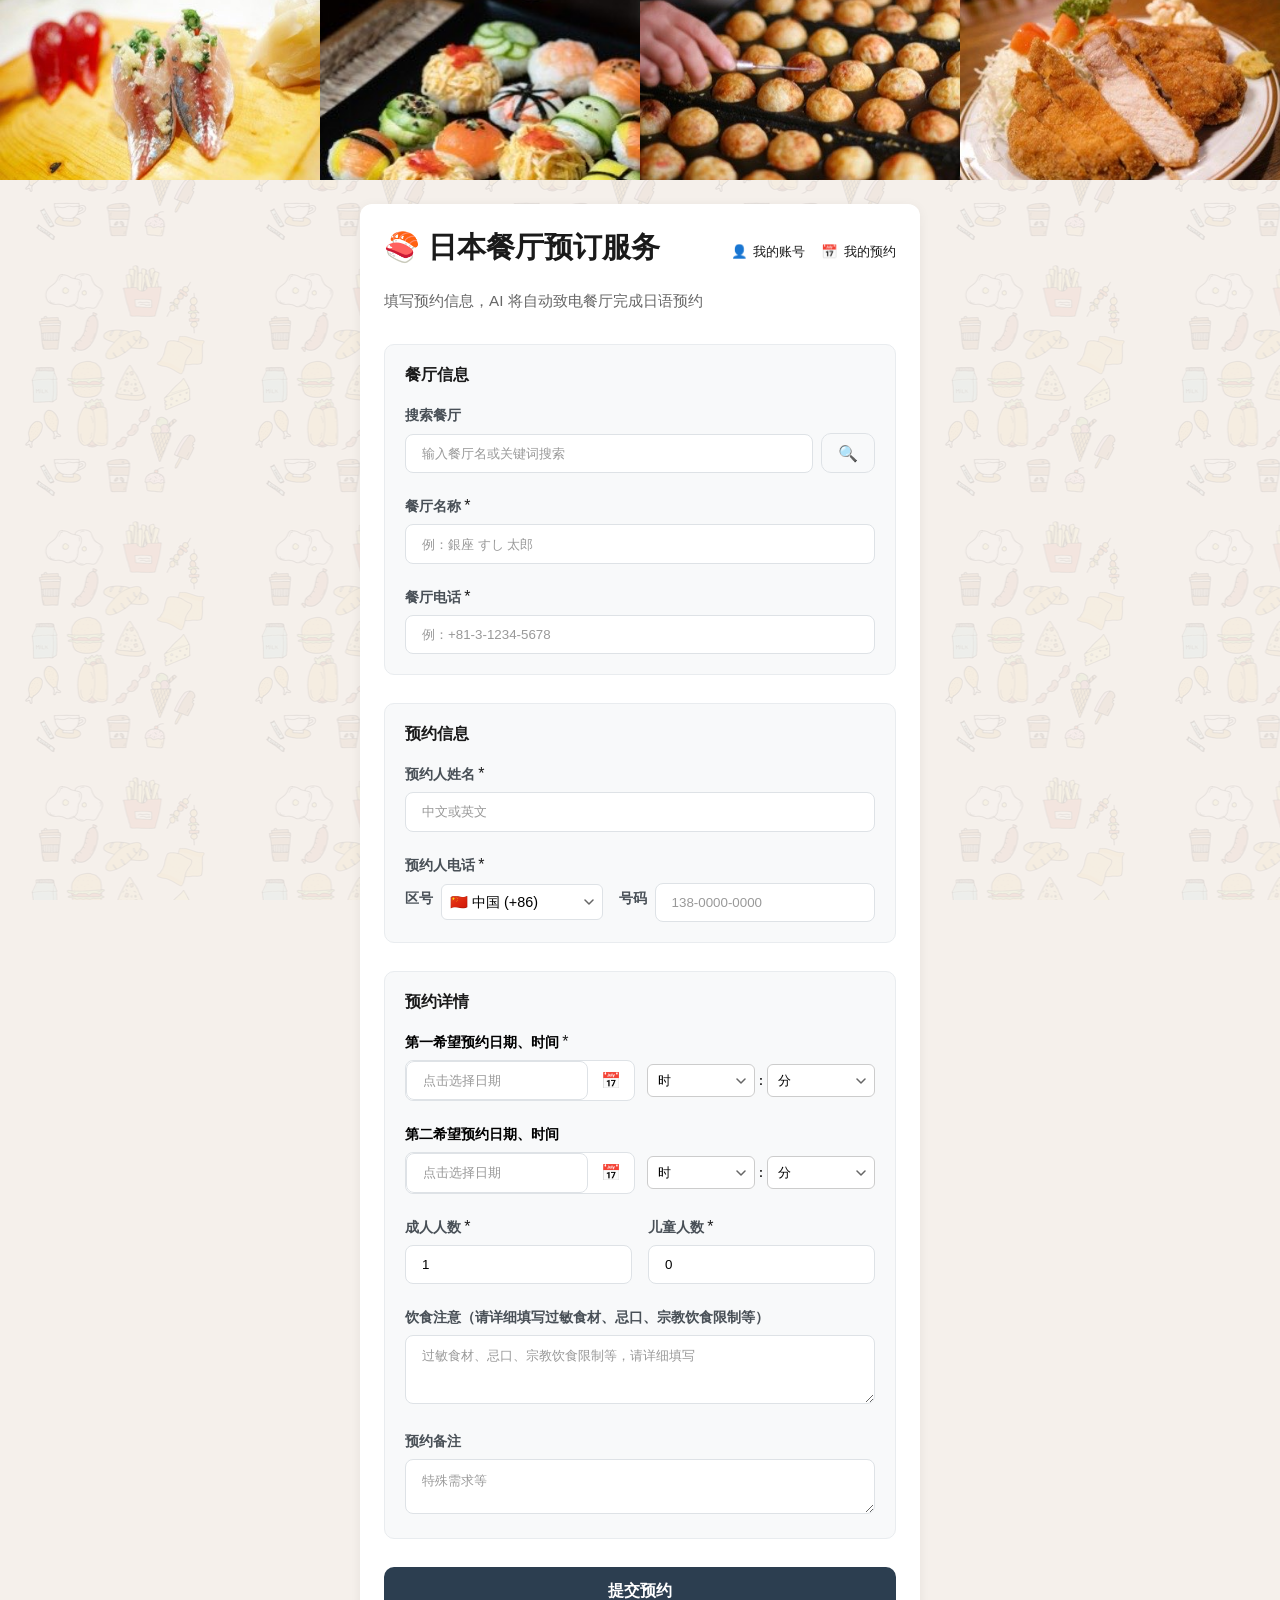
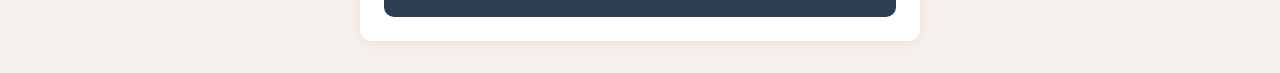
==== commit 5cc9ae48: "fix(ui): 登录弹窗关闭按钮移到左侧，登录按钮移到右侧 Made-with: Cursor" ====
--- a/static/index.html
+++ b/static/index.html
@@ -159,11 +159,38 @@
       </div>
     </form>
 
-    <div id="result" class="result hidden">
-      <h3 data-i18n="orderTitle">预约单据</h3>
-      <div id="orderInfo"></div>
-      <p id="statusMsg"></p>
-      <button id="checkStatusBtn" class="secondary" data-i18n="refreshStatus">刷新状态</button>
+    <!-- 步骤2：预约确认页 -->
+    <div id="stepConfirm" class="step-page hidden">
+      <h3>确认预约信息</h3>
+      <div id="confirmInfo" class="confirm-card"></div>
+      <div class="step-actions">
+        <button type="button" id="confirmBackBtn" class="step-btn-secondary">← 返回修改</button>
+        <button type="button" id="confirmPayBtn" class="step-btn-primary">去支付（¥1）</button>
+      </div>
+    </div>
+
+    <!-- 步骤3：支付二维码页 -->
+    <div id="stepPayQr" class="step-page hidden">
+      <h3>扫码支付</h3>
+      <div id="payQrInfo" class="confirm-card"></div>
+      <div id="payQrArea" class="qr-area"></div>
+      <p id="payQrHint" class="step-hint">请使用支付宝扫码支付，支付完成后点击下方按钮</p>
+      <div class="step-actions">
+        <button type="button" id="payQrBackBtn" class="step-btn-secondary">← 返回预约</button>
+        <button type="button" id="payQrCheckBtn" class="step-btn-primary">我已支付，查看结果</button>
+      </div>
+    </div>
+
+    <!-- 步骤4：支付成功/预约中页 -->
+    <div id="stepSuccess" class="step-page hidden">
+      <div id="successIcon" class="success-icon">✅</div>
+      <h3 id="successTitle">预约提交成功</h3>
+      <p id="successMsg" class="step-hint"></p>
+      <div id="successInfo" class="confirm-card"></div>
+      <div class="step-actions">
+        <button type="button" id="successBackBtn" class="step-btn-primary">返回预约页面</button>
+        <button type="button" id="successRefreshBtn" class="step-btn-secondary hidden">刷新状态</button>
+      </div>
     </div>
   </div>
   </main>
@@ -186,8 +213,8 @@
         </div>
       </div>
       <div class="modal-actions login-modal-actions">
+        <button type="button" id="loginModalCloseBtn" class="login-close-btn">关闭</button>
         <button type="button" id="loginSubmitBtn" class="login-submit-btn">登录</button>
-        <button type="button" id="loginModalCloseBtn" class="login-close-btn">关闭</button>
       </div>
     </div>
   </div>
--- a/static/style.css
+++ b/static/style.css
@@ -24,11 +24,13 @@
 .phone-prefix-group select {
   min-width: 140px;
   max-width: 180px;
-  padding: 0.55rem 0.5rem;
+  padding: 0.55rem 1.6rem 0.55rem 0.5rem;
   border: 1px solid #dee2e6;
   border-radius: 6px;
   font-size: 0.9rem;
-  background: #fff;
+  background: #fff url("data:image/svg+xml,%3Csvg xmlns='http://www.w3.org/2000/svg' width='10' height='6'%3E%3Cpath d='M1 1l4 4 4-4' fill='none' stroke='%23666' stroke-width='1.5' stroke-linecap='round' stroke-linejoin='round'/%3E%3C/svg%3E") no-repeat right 8px center;
+  appearance: none;
+  -webkit-appearance: none;
 }
 .phone-number-group {
   flex: 1;
@@ -128,13 +130,15 @@
 .time-input-wrap select {
   flex: 1;
   min-width: 60px;
-  padding: 0.5rem 0.6rem;
+  padding: 0.5rem 1.6rem 0.5rem 0.6rem;
   border: 1px solid #ccc;
   border-radius: 6px;
   font-size: 10pt;
   color: #000;
   cursor: pointer;
-  background: #fff;
+  background: #fff url("data:image/svg+xml,%3Csvg xmlns='http://www.w3.org/2000/svg' width='10' height='6'%3E%3Cpath d='M1 1l4 4 4-4' fill='none' stroke='%23666' stroke-width='1.5' stroke-linecap='round' stroke-linejoin='round'/%3E%3C/svg%3E") no-repeat right 8px center;
+  appearance: none;
+  -webkit-appearance: none;
 }
 .time-input-wrap select option[value=""] {
   color: #999;
@@ -545,6 +549,95 @@
   border: 1px solid #dee2e6;
   color: #333;
 }
+/* ============ 步骤页面 ============ */
+.step-page {
+  background: #f8f9fa;
+  border-radius: 12px;
+  padding: 1.5rem;
+  margin-top: 1.5rem;
+  border: 1px solid #e9ecef;
+}
+.step-page.hidden { display: none; }
+.step-page h3 {
+  margin: 0 0 1.2rem;
+  font-size: 1.15rem;
+  color: #1a1a1a;
+  text-align: center;
+}
+.confirm-card {
+  background: #fff;
+  border-radius: 10px;
+  padding: 1rem 1.2rem;
+  border: 1px solid #dee2e6;
+  margin-bottom: 1.2rem;
+}
+.confirm-row {
+  display: flex;
+  justify-content: space-between;
+  padding: 0.55rem 0;
+  border-bottom: 1px solid #f0f0f0;
+  font-size: 0.92rem;
+  color: #333;
+}
+.confirm-row:last-child { border-bottom: none; }
+.confirm-label {
+  color: #888;
+  flex-shrink: 0;
+  margin-right: 1rem;
+}
+.step-actions {
+  display: flex;
+  gap: 0.75rem;
+  margin-top: 1rem;
+}
+.step-btn-primary {
+  flex: 1;
+  padding: 0.8rem 1rem;
+  font-size: 1rem;
+  font-weight: 600;
+  border: none;
+  border-radius: 10px;
+  cursor: pointer;
+  background: #6c5ce7;
+  color: #fff;
+}
+.step-btn-primary:hover { opacity: 0.9; }
+.step-btn-secondary {
+  flex: 1;
+  padding: 0.8rem 1rem;
+  font-size: 1rem;
+  font-weight: 500;
+  border: 1px solid #dee2e6;
+  border-radius: 10px;
+  cursor: pointer;
+  background: #fff;
+  color: #495057;
+}
+.step-btn-secondary:hover { background: #f8f9fa; }
+.step-hint {
+  text-align: center;
+  color: #666;
+  font-size: 0.9rem;
+  margin: 0.8rem 0;
+  line-height: 1.5;
+}
+.qr-area {
+  text-align: center;
+  padding: 1rem 0;
+}
+.qr-area img {
+  display: inline-block;
+  border: 1px solid #ddd;
+  padding: 10px;
+  border-radius: 8px;
+  background: #fff;
+}
+.success-icon {
+  text-align: center;
+  font-size: 3rem;
+  margin-bottom: 0.5rem;
+}
+
 #statusMsg {
   color: #495057;
   font-size: 0.95rem;
